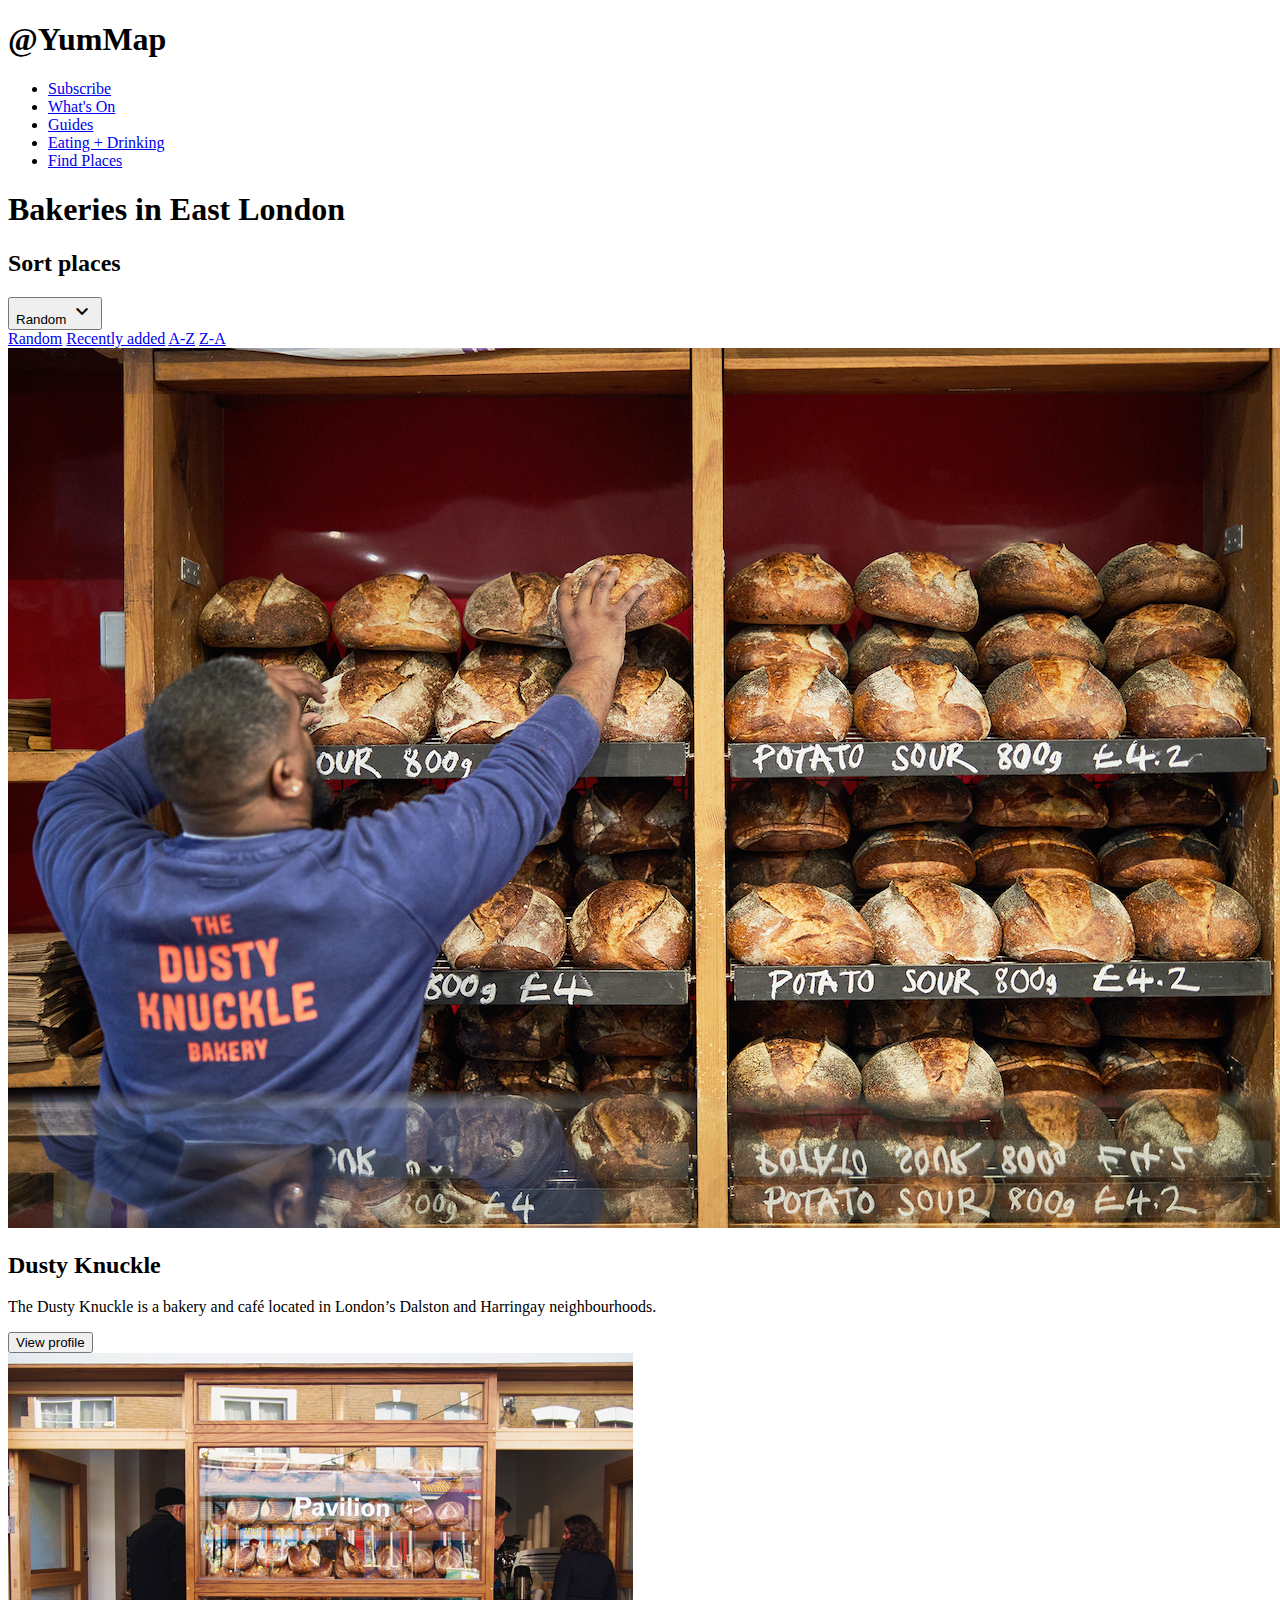
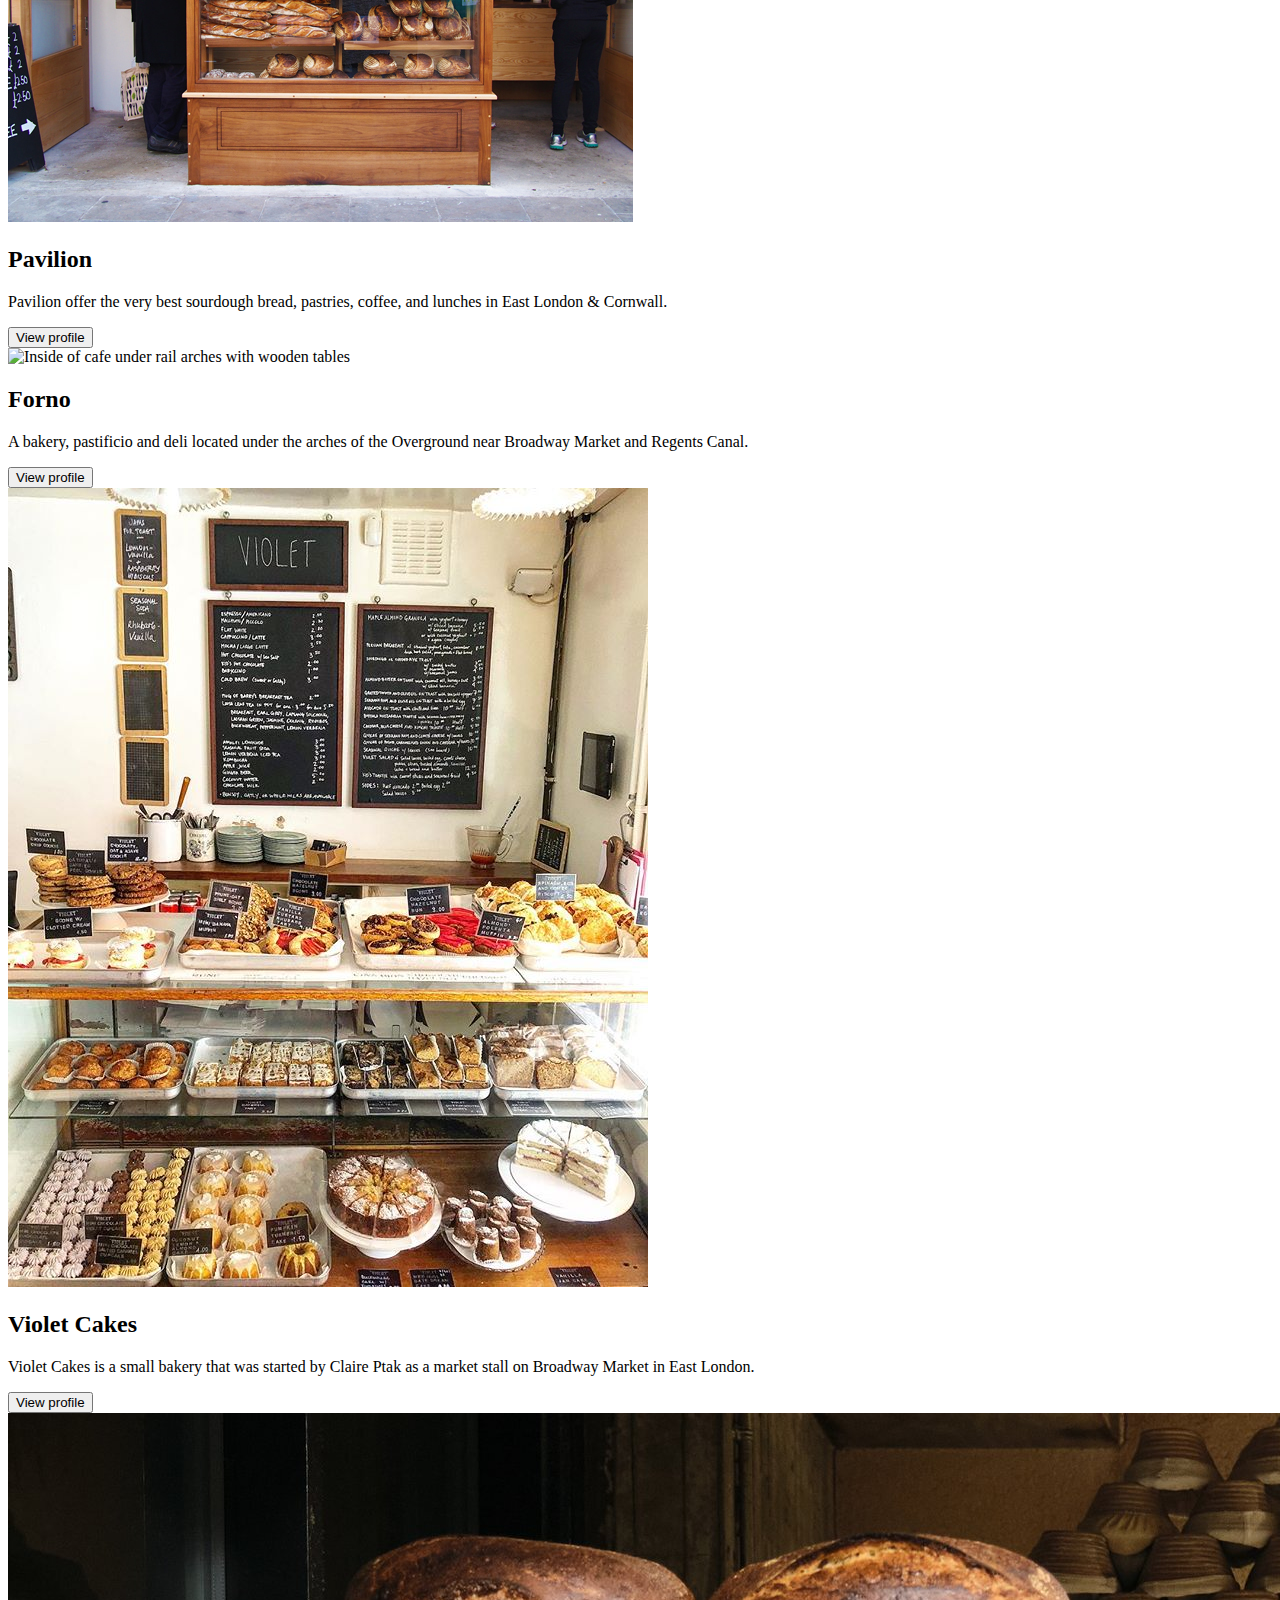
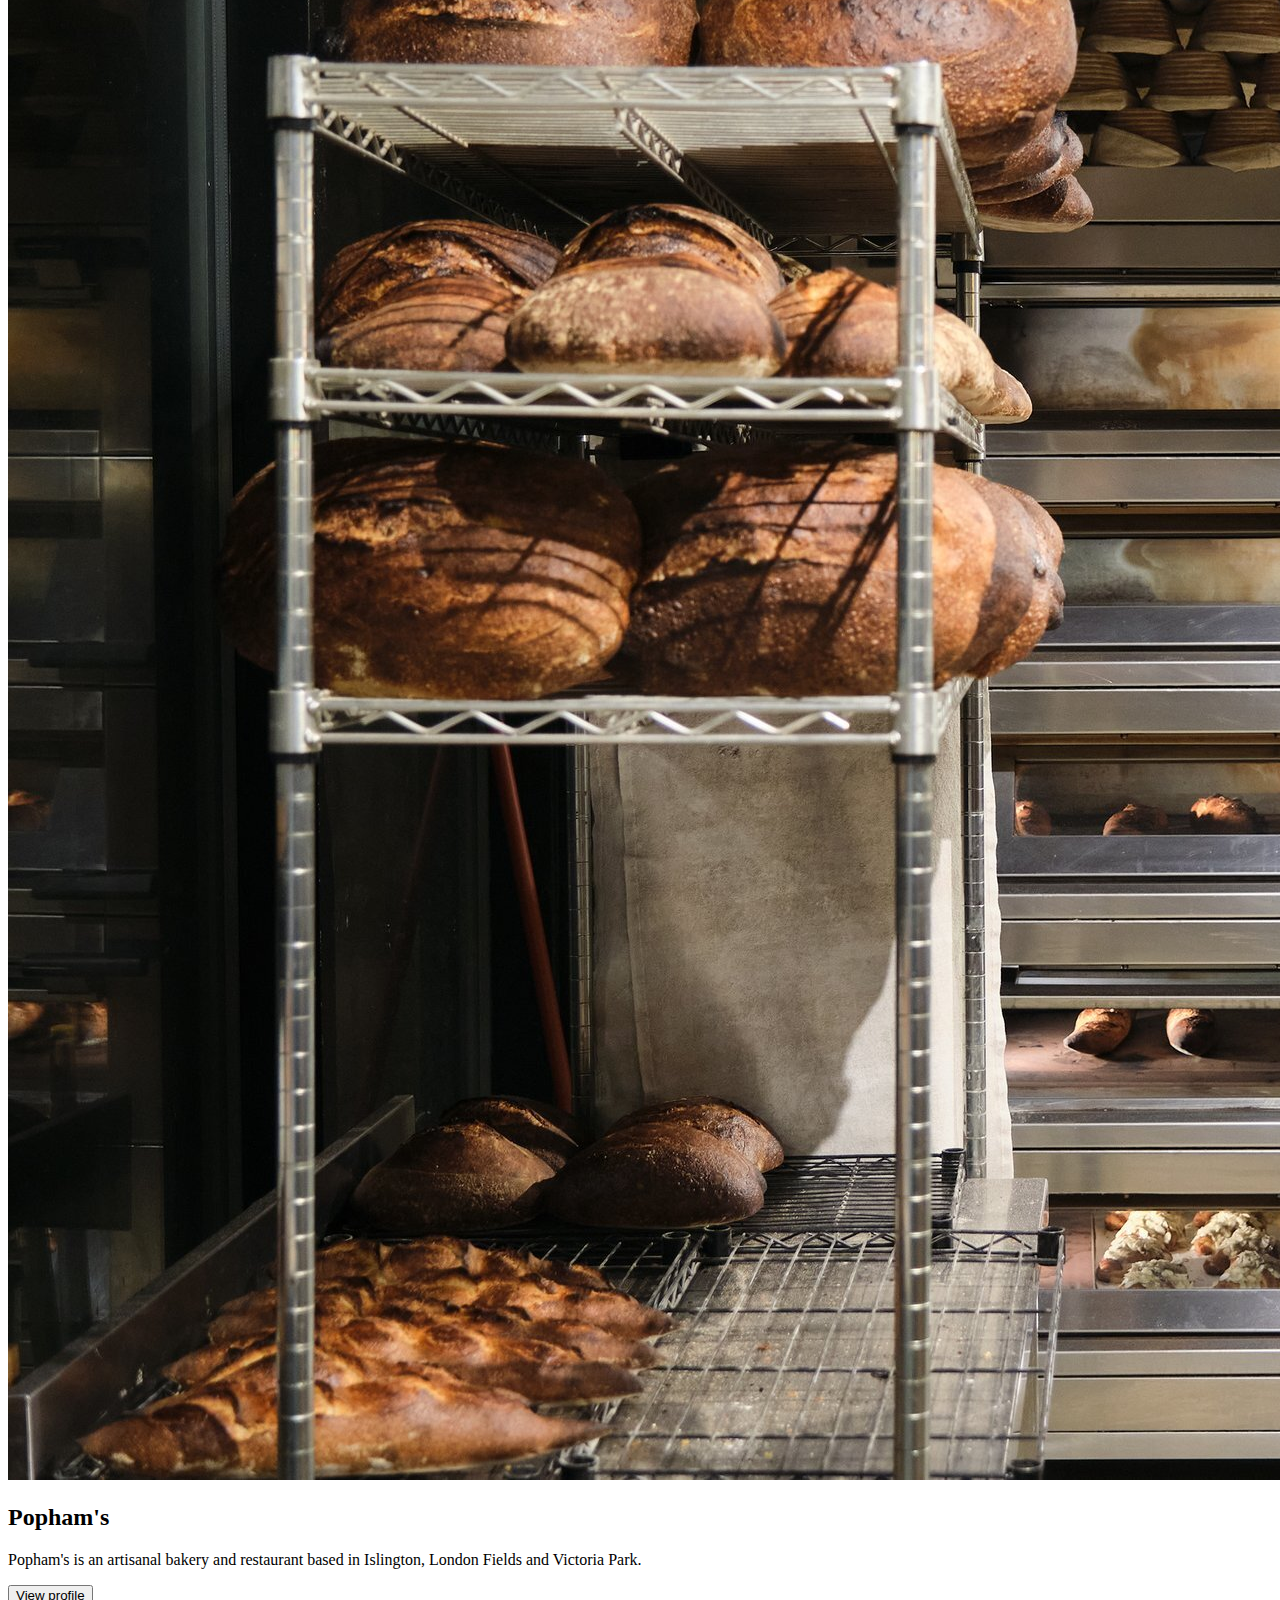
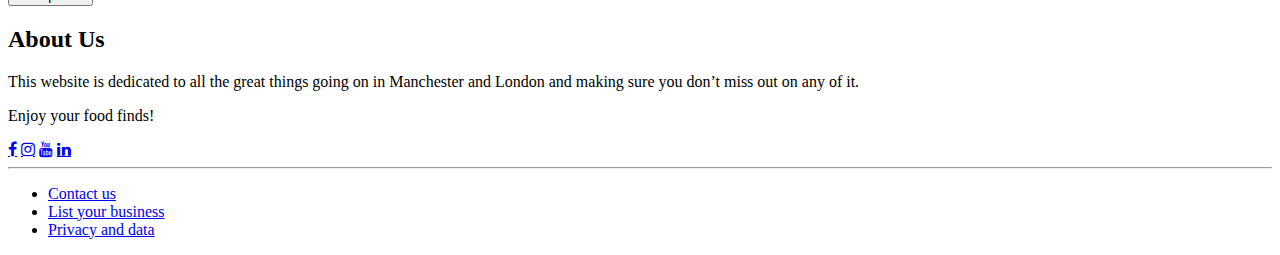
==== bakeries.html @ 1fecca32 "Add files via upload" ====
<!DOCTYPE html>
<html lang="en">
<head>
    <meta charset="UTF-8">
    <meta name="viewport" content="width=device-width, initial-scale=1.0">
    <title>Bakeries in East London</title>
    <link rel="stylesheet" href="css/bakery.css">
    <script src="index2.js"></script>
    <link href="https://fonts.googleapis.com/icon?family=Material+Icons" rel="stylesheet">
    <link rel="stylesheet" href="https://cdnjs.cloudflare.com/ajax/libs/font-awesome/4.7.0/css/font-awesome.min.css">
</head>
<body>
<div class="pg2-top-banner">
    <h1 class="pg2-brand">@YumMap</h1>
    <nav class="pg2-navigation">
        <ul class="pg2-nav-list">
            <li><a href="#">Subscribe</a></li>
            <li><a href="#">What's On</a></li>
            <li><a href="#">Guides</a></li>
            <li><a href="#">Eating + Drinking</a></li>
            <li><a href="#">Find Places</a></li>
        </ul>
    </nav>
</div>
<h1 class="bakeries">Bakeries in East London</h1>
<h2 class="pg2-sort">Sort places</h2>
<div class="pg2-dropdown">
    <button onclick="myFunction()" class="pg2-dropbtn">Random   <i class="material-icons">keyboard_arrow_down</i></button>
    <div id="myDropdown" class="pg2-dropdown-content">
        <a href="#">Random</a>
        <a href="#">Recently added</a>
        <a href="#">A-Z</a>
        <a href="#">Z-A</a>
    </div>
</div>
<div class="bakery-list">
    <div class="bakery" id="dusty">
        <img class="pg2-images" src="/images/dusty.knuckle.jpeg" alt="Black man wearing Dusty Knuckle shirt reaching for a loaf of sour dough">
        <h2 class="pg2-names">Dusty Knuckle</h2>
        <p class="pg2-content">The Dusty Knuckle is a bakery and café located in London’s Dalston and Harringay neighbourhoods.</p>
        <a href="https://www.thedustyknuckle.com/">
            <button class="pg2-links">View profile</button>
        </a>
    </div>
    <div class="bakery" id="pavilion">
        <img class="pg2-images" src="images/pavilion.jpeg" alt="Street side glass window filled with loaves of sourdough">
        <h2 class="pg2-names">Pavilion</h2>
        <p class="pg2-content">Pavilion offer the very best sourdough bread, pastries, coffee, and lunches in East London & Cornwall.</p>
        <a href="https://www.pavilionbread.com/">
            <button class="pg2-links">View profile</button>
        </a>
    </div>
    <div class="bakery" id="forno">
        <img class="pg2-images" src="/images/forno.jpeg" alt="Inside of cafe under rail arches with wooden tables">
        <h2 class="pg2-names">Forno</h2>
        <p class="pg2-content">A bakery, pastificio and deli located under the arches of the Overground near Broadway Market and Regents Canal.</p>
        <a href="https://forno.london/">
            <button class="pg2-links">View profile</button>
        </a>
    </div>
    <div class="bakery" id="violet">
        <img class="pg2-images" src="/images/violet.jpeg" alt="Cream coloured stand-alone cafe with tables, bikes and a blossom tree outside">
        <h2 class="pg2-names">Violet Cakes</h2>
        <p class="pg2-content">Violet Cakes is a small bakery that was started by Claire Ptak as a market stall on Broadway Market in East London.</p>
        <a href="http://www.violetcakes.com/about/">
            <button class="pg2-links">View profile</button>
        </a>
    </div>
    <div class="bakery" id="pophams">
        <img class="pg2-images" src="/images/pophams.jpeg" alt="Black man in bakery wearing Popham's t-shirt">
        <h2 class="pg2-names">Popham's</h2>
        <p class="pg2-content">Popham's is an artisanal bakery and restaurant based in Islington, London Fields and Victoria Park.</p>
        <a href="https://www.pophamsbakery.com/">
            <button class="pg2-links">View profile</button>
        </a>
    </div>
</div>
<footer>
    <div class="pg2-footer">
        <div class="pg2-about">
            <h2>About Us</h2>
            <p>This website is dedicated to all the great things going on in Manchester and London and making sure you don’t miss out on any of it.</p>
            <p>Enjoy your food finds!</p>
        </div>
        <div class="pg2-social-media">
            <a href="#" class="fa fa-facebook"></a>
            <a href="#" class="fa fa-instagram"></a>
            <a href="#" class="fa fa-youtube"></a>
            <a href="#" class="fa fa-linkedin"></a>
        </div>
    </div>
        <hr>
        <div class="pg2-contact">
            <ul class="pg2-contact-links">
                <li><a href="#">Contact us</a></li>
                <li><a href="#">List your business</a></li>
                <li><a href="#">Privacy and data</a></li>
            </ul>
        </div>
</footer>
</body>
</html>
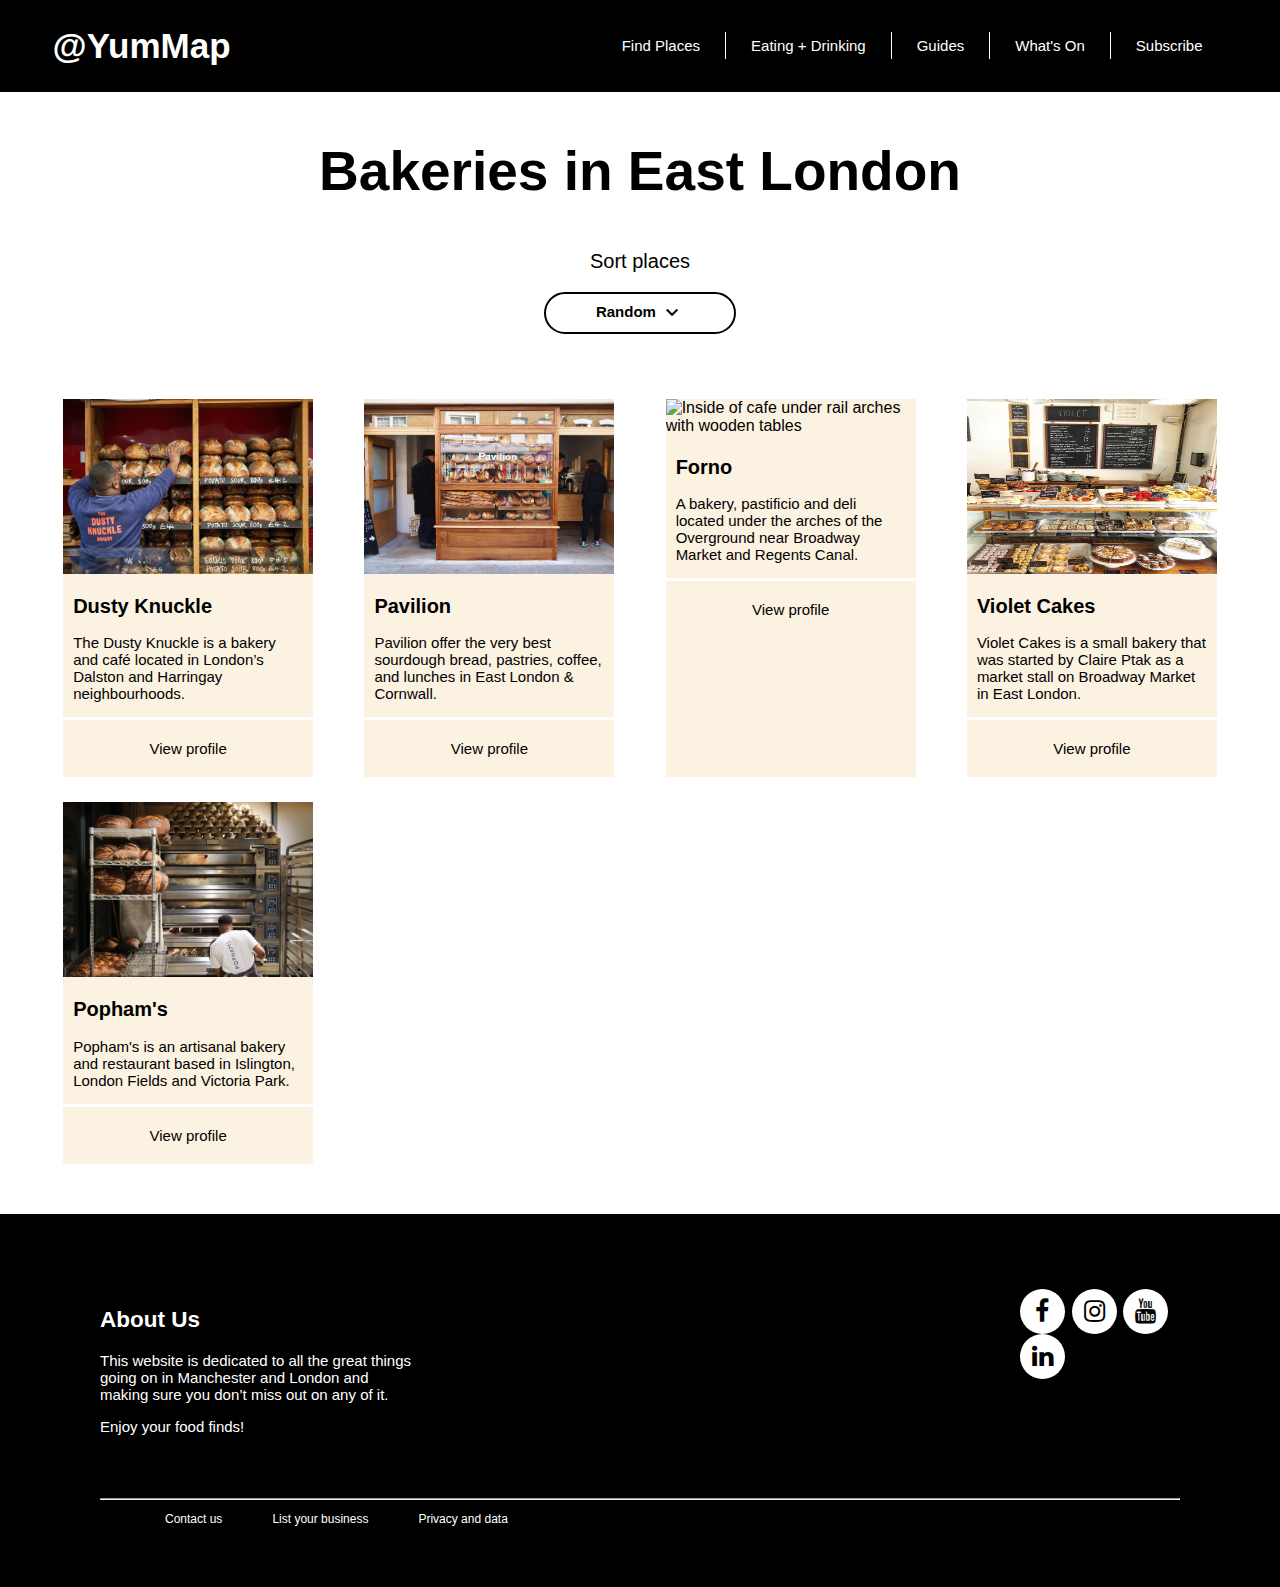
==== commit 31091a15: "Update bakeries.html" ====
--- a/bakeries.html
+++ b/bakeries.html
@@ -4,7 +4,7 @@
     <meta charset="UTF-8">
     <meta name="viewport" content="width=device-width, initial-scale=1.0">
     <title>Bakeries in East London</title>
-    <link rel="stylesheet" href="css/bakery.css">
+    <link rel="stylesheet" href="bakery.css">
     <script src="index2.js"></script>
     <link href="https://fonts.googleapis.com/icon?family=Material+Icons" rel="stylesheet">
     <link rel="stylesheet" href="https://cdnjs.cloudflare.com/ajax/libs/font-awesome/4.7.0/css/font-awesome.min.css">
@@ -99,4 +99,4 @@
         </div>
 </footer>
 </body>
-</html>+</html>
--- a/bakery.css
+++ b/bakery.css
@@ -0,0 +1,214 @@
+/* General style */
+body {
+    margin: 0;
+    padding: 0;
+    font-family: 'Helvetica', sans-serif;
+    background-color: white;
+  }
+  /* Banner styling */
+  .pg2-top-banner {
+    background-color: black;
+    color: white;
+    display: flex;
+    justify-content: space-between;
+    align-items: center;
+    padding: 2.5px;
+  }
+  .pg2-brand {
+    font-size: 35px;
+    padding-left: 50px;
+  }
+  .pg2-navigation {
+    font-size: 15px;
+    color: white;
+    padding-right: 50px;
+  }
+  .pg2-nav-list {
+    list-style-type: none;
+    overflow: hidden;
+  }
+  .pg2-nav-list li {
+    float: right;
+    border-right: 1px solid white;
+  }
+  .pg2-nav-list li:last-child {
+    border-left: none;
+  }
+  .pg2-nav-list li:first-child {
+    border-right: none;
+  }
+  .pg2-nav-list li a {
+    display: block;
+    color: white;
+    padding: 5px 25px;
+    text-decoration: none;
+  }
+  .pg2-nav-list li a:hover {
+    background-color: rgb(79, 19, 19);
+  }
+  .bakeries {
+    font-size: 55px;
+    text-align: center;
+    padding: 10px 15px;
+  }
+  .pg2-sort {
+    text-align: center;
+    padding: 0px 10px 3px 10px;
+    font-size: 20px;
+    font-weight: lighter;
+  }
+  /* Dropdown button */
+  .pg2-dropbtn {
+    background-color: white;
+    color: black;
+    padding: 7px 50px 7px 50px;
+    font-size: 15px;
+    border-radius: 50px;
+    border: solid 2px black;
+    display: inline-block;
+    margin: 0 auto;
+    cursor: pointer;
+    font-weight: bold;
+    vertical-align: middle;
+  }
+  .pg2-dropbtn i {
+    vertical-align: middle;
+    }
+  .pg2-dropbtn:hover {background-color: rgb(79, 19, 19);}
+  .pg2-dropdown {
+    text-align: center;
+    position: relative;
+    margin-bottom: 15px;
+  }
+  .pg2-dropdown-content {
+    font-size: 15px;
+    display: none;
+    position: absolute;
+    background-color: white;
+    min-width: 80px;
+    box-shadow: 0px 4px 8px 0px rgba(0,0,0,0.2);
+    z-index: 1;
+    top: 100%;
+    left: 50%;
+    transform: translate(-50%);
+  }
+  .pg2-dropdown-content a {
+    color: black;
+    padding: 6px 8px;
+    text-decoration: none;
+    display: block;
+  }
+  .pg2-dropdown-content a:hover {background-color: rgb(251, 242, 225);}
+  .pg2-dropbtn:hover {background-color: rgb(79, 19, 19); color: white;}
+  .show {display:block;}
+  /* Bakery list styling */
+  .bakery-list {
+    display: grid;
+    gap: 25px;
+    grid-template-columns: 250px 250px 250px 250px;
+    justify-content: center;
+    justify-content: space-around;
+    padding: 50px;
+  }
+  .bakery {
+    background-color: rgb(251, 242, 225);
+  }
+  .pg2-images {
+    width: 250px;
+    height: 175px;
+    overflow: hidden;
+  }
+  .pg2-names {
+    font-size: 20px;
+    padding-right: 10px;
+    padding-left: 10px;
+  }
+  .pg2-content {
+    font-size: 15px;
+    padding-right: 10px;
+    padding-left: 10px;
+  }
+  .pg2-links {
+    font-size: 15px;
+    text-decoration: none;
+    background-color: rgb(251, 242, 225);
+    border: none;
+    width: 250px;
+    padding: 20px;
+    border-top: 3px solid white;
+    cursor: pointer;
+  }
+  .pg2-links:hover {
+    background-color: rgb(79, 19, 19);
+    color: white
+  }
+  /* Footer styling */
+  footer {
+    background-color: black;
+    color: white;
+    padding: 75px 100px;
+  }
+  .pg2-footer {
+    display: flex;
+  }
+  .pg2-about {
+    font-size: 15px;
+    padding-bottom: 40px;
+    justify-content: flex-start;
+  }
+  .pg2-about p {
+    max-width: 400px;
+  }
+  .pg2-social-media {
+    justify-content: flex-end;
+    padding-left: 600px;
+    font-size: 25px;
+  }
+  .fa {
+    padding: 10px;
+    width: 25px;
+    height: 25px;
+    text-align: center;
+    text-decoration: none;
+    border-radius: 50%;
+  }
+  .fa-facebook {
+    background-color: white;
+    color: black;
+  }
+  .fa-instagram {
+    background-color: white;
+    color: black;
+  }
+  .fa-youtube {
+    background-color: white;
+    color: black;
+  }
+  .fa-linkedin {
+    background-color: white;
+    color: black;
+  }
+  .fa:hover {
+      opacity: 0.7;
+  }
+  .pg2-contact {
+    font-size: 12px;
+  }
+  .pg2-contact-links {
+    list-style-type: none;
+  }
+  .pg2-contact-links li {
+    float: left;
+  }
+  .pg2-contact-links li a {
+    padding: 5px 25px;
+    text-decoration: none;
+    color: white;
+  }
+  
+  
+  
+  
+  
+  
+  